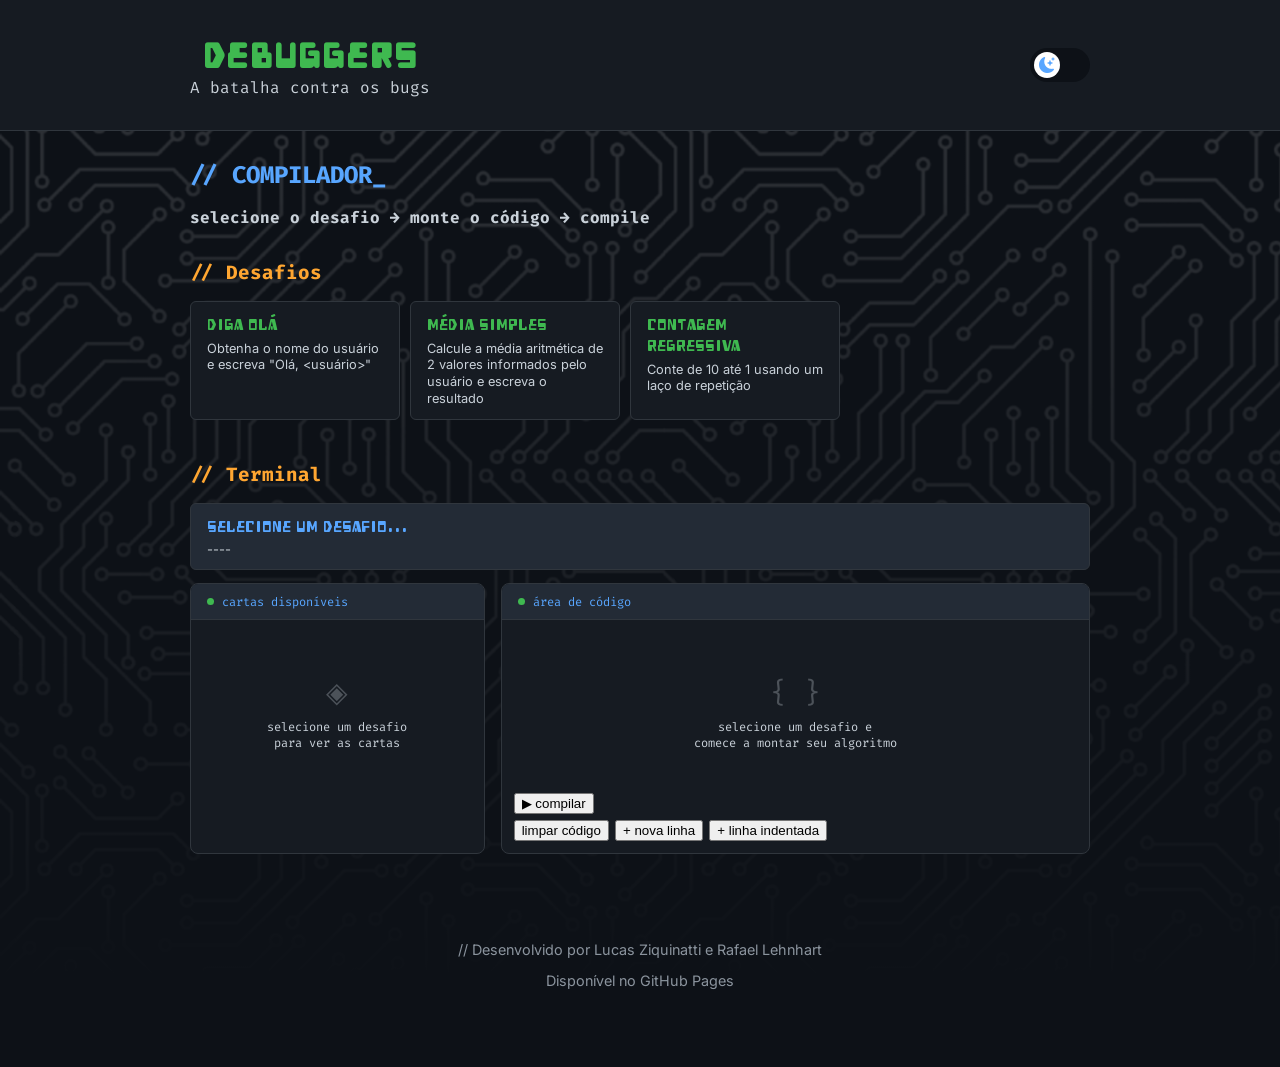
==== debuggers_compiler.html @ defd356b "[Compilador] Começo" ====
<!DOCTYPE html>
<html lang="pt-br">

<head>
    <meta charset="UTF-8">
    <meta name="viewport" content="width=device-width, initial-scale=1.0">
    <link rel="icon" href="images/bug.ico" type="image/x-icon">
    <title>Debuggers: A Batalha contra os Bugs</title>
    <link rel="stylesheet" href="style.css">
    <link href="https://fonts.googleapis.com/css2?family=Fira+Code:wght@400;700&family=Inter:wght@400;700&display=swap"
        rel="stylesheet">

    <script src="js/modal.js"></script>
    <script src="js/compiler.js"></script>
    <script src="js/theme.js"></script>
</head>

<body>

    <header>
        <div class="container" style="display: flex; justify-content: space-between; align-items: center;">
            <div>
                <p class="logo">Debuggers</p>
                <code class="subtitle">A batalha contra os bugs</code>
            </div>
            <div>
                <label class="switch">
                    <input id="theme-toggle" type="checkbox">
                    <span class="slider round"></span>
                </label>
            </div>
        </div>
    </header>

    <main class="compiler-body">

        <div class="container" style="padding: .5rem 2rem;">
            <h2>// COMPILADOR<span class="blink">_</span></h2>
            <div style="font-family: var(--code); font-weight: bold;">selecione o desafio → monte o código → compile
            </div>
        </div>

        <div class="container" style="padding: .5rem 2rem;">
            <h2 style="font-size: 1.2rem; color: var(--highlight2);">// Desafios</h2>
            <div id="challenges-list" class="challenges-list"></div>
        </div>

        <div class="container terminal" style="padding: .5rem 2rem;">
            <h2 style="font-size: 1.2rem; color: var(--highlight2);">// Terminal</h2>
            <div class="challenge-info">
                <div class="ci-title" id="ci-title">Selecione um desafio...</div>
                <div class="ci-desc" id="ci-desc">----</div>
            </div>

            <div class="panels">
                <div class="panel">
                    <div class="panel-header">
                        <div class="dot"></div> cartas disponíveis
                    </div>
                    <div class="panel-body" id="palette-body">
                        <div class="empty-state">
                            <div class="empty-icon">◈</div>
                            <div>selecione um desafio <br>para ver as cartas</div>
                        </div>
                    </div>
                </div>
                <div class="panel">
                    <div class="panel-header">
                        <div class="dot" style="color:var(--accent2)"></div> área de código
                    </div>
                    <div class="panel-body">
                        <!-- <div class="mode-tabs">
                            <button class="mode-tab active" id="tab-click" onclick="setMode('click')">clique
                                para adicionar</button>
                            <button class="mode-tab" id="tab-select" onclick="setMode('select')">selecionar
                                carta → linha</button>
                        </div> -->
                        <div id="build-area">
                            <div class="empty-state">
                                <div class="empty-icon">{ }</div>
                                <div>selecione um desafio e<br>comece a montar seu algoritmo</div>
                            </div>
                        </div>
                        <div class="compile-area">
                            <button class="compile-btn" onclick="compile()">▶ compilar</button>
                            <div id="result-box"></div>
                            <div style="display:flex;gap:6px;flex-wrap:wrap;margin-top:6px;">
                                <button class="secondary-btn" onclick="clearBuild()">limpar código</button>
                                <button class="secondary-btn" onclick="addLine(false)">+ nova linha</button>
                                <button class="secondary-btn" onclick="addLine(true)">+ linha indentada</button>
                            </div>
                        </div>
                    </div>
                </div>
            </div>
        </div>


    </main>

    <footer>
        <div class="container">
            <p>// Desenvolvido por Lucas Ziquinatti e Rafael Lehnhart</p>
            <p>Disponível no GitHub Pages</p>
        </div>
    </footer>

</body>

</html>
---- style.css ----
@import url("https://cdn.jsdelivr.net/npm/bootstrap-icons@1.13.1/font/bootstrap-icons.min.css");

@font-face {
    font-family: 'HVDComicSerif';
    src: url('fonts/HVD_Comic_Serif_Pro.otf') format('opentype');
}

@font-face {
    font-family: 'HVD-Symbols-Only';
    src: url('fonts/HVD_Comic_Serif_Pro.otf') format('opentype');
    /* Range que cobre: + - * / = < > ! % & | */
    unicode-range: 
        U+002B, U+002D, U+002A, U+002F, U+003D, U+003C, U+003E, U+0021, /* + - * / = < > ! */
        U+0028, U+0029, /* ( ) */
        U+007B, U+007D, /* { } */
        U+005B, U+005D, /* [ ] */
        U+0026, U+007C, U+0025; /* & | % */
}

@font-face {
    font-family: 'HeavyData';
    src: url('fonts/heav.ttf') format('truetype');
}

@media (max-width: 600px) {
    h1 {
        font-size: 2rem;
    }

    .grid {
        flex-direction: column;
    }

    .gallery-grid {
        grid-template-columns: 1fr !important;
    }

    .actions {
        flex-direction: column;
        align-items: center;
    }

    body::before {
        height: 400px;
        background-size: auto 100%;
    }

    .compiler-body .terminal .panels {
        grid-template-columns: 1fr;
    }
}

/* Cores padrão (Dark Mode) */
:root {
    --bg: #0d1117;
    --card-bg: #161b22;
    --card-bg2: #232b36;
    --text: #c9d1d9;
    --accent: #3fb950;
    --highlight: #58a6ff;
    --highlight2: #ffa631;
    --header-bg: #161b22;
    --img-opacity: 0.15;
    --bg-image: url('images/Background2.png');
    --footer-text: #8b949e;
    --border-color: #30363d;

    --heavy: 'HVD-Symbols-Only', 'HeavyData', sans-serif;
    --serif: 'HVDComicSerif', serif;
    --code: 'Fira Code', monospace;
    --sans: 'Inter', sans-serif;

    --card-text: #fafafa;
    --t-type: #f5b955;
    --t-io: #c369a0;
    --t-op: #407cb6;
    --t-ctrl: #e64b4d;
    --t-logic: #7d5096;
    --t-var: #7d7d7d;
    --t-val: #7d7d7d;
    --t-cond: #7d7d7d;
    --t-opCond: #eb8728;
    --t-paren: #0e0e0e;
}

/* Cores para o Light Mode */
body.light-mode {
    --bg: #f0f2f5;
    --card-bg: #ffffff;
    --card-bg2: #ffffff;
    --text: #1f2328;
    --accent: #1a7f37;
    --highlight: #0969da;
    --highlight2: #d88d2b;
    --header-bg: #ffffff;
    --img-opacity: 0.1;
    --bg-image: url('images/Background.png');
    --footer-text: #646b72;
}

body {
    background-color: var(--bg);
    color: var(--text);
    font-family: var(--sans);
    margin: 0;
    min-height: 100vh;
    display: flex;
    flex-direction: column;
    transition: background-color 0.3s ease;
    position: relative;
}

/* Camada da Imagem de Fundo */
body::before {
    content: "";
    position: absolute;
    top: 0;
    left: 0;
    width: 100%;
    height: 1000px;
    z-index: -1;

    background:
        linear-gradient(to bottom, transparent, var(--bg)),
        var(--bg-image);

    background-size: cover;
    background-position: top center;
    opacity: var(--img-opacity);
    transition: opacity 0.3s ease;
}

.container {
    width: 100%;
    max-width: 900px;
    margin: 0 auto;
    padding: 2rem;
}

header {
    border-bottom: 1px solid var(--border-color);
    text-align: center;
    background-color: var(--card-bg);
}

header .logo {
    margin: 0;
    font-size: 2.5rem;
    font-weight: bold;
    color: var(--accent);
}

header .subtitle {
    margin: 0;
}

code {
    font-family: var(--code);
    color: var(--text);
}

h1,
.logo {
    font-family: var(--heavy);
    text-transform: uppercase;
    letter-spacing: 2px;
}

h1 {
    font-size: 3rem;
    margin-bottom: 1rem;
}

h2 {
    font-family: var(--code);
    color: var(--highlight);
    margin-bottom: 1rem;
}

/* COMEÇO do Switch */
.switch {
    position: relative;
    display: inline-block;
    width: 60px;
    height: 34px;
}

.switch input {
    opacity: 0;
    width: 0;
    height: 0;
}

.slider {
    position: absolute;
    cursor: pointer;
    top: 0;
    left: 0;
    right: 0;
    bottom: 0;
    background-color: var(--bg);
    -webkit-transition: .4s;
    transition: .4s;
}

.slider:before {
    font-family: "bootstrap-icons" !important;
    position: absolute;
    content: "\F495";
    color: var(--highlight);

    display: flex;
    align-items: center;
    justify-content: center;

    height: 26px;
    width: 26px;
    left: 4px;
    bottom: 4px;
    background-color: white;
    -webkit-transition: .4s;
    transition: .4s;
}

input:checked+.slider {
    background-color: var(--highlight);
}

input:checked+.slider:before {
    -webkit-transform: translateX(26px);
    -ms-transform: translateX(26px);
    transform: translateX(26px);

    content: "\F5A1";
    color: orange;
}

.slider.round {
    border-radius: 34px;
}

.slider.round:before {
    border-radius: 50%;
}

/* FIM do Slider */

#hero {
    text-align: center;
    padding: 4rem 1rem;
}

.highlight {
    color: var(--highlight);
}

.actions {
    margin-top: 2rem;
    display: flex;
    gap: 1rem;
    justify-content: center;
}

.btn-primary,
.btn-secondary {
    padding: 0.8rem 1.5rem;
    border-radius: 6px;
    text-decoration: none;
    font-weight: bold;
    transition: 0.3s;
}

.btn-primary {
    background-color: var(--accent);
    color: white;
}

.btn-primary:hover {
    background-color: #2ea043;
}

.btn-secondary {
    border: 1px solid var(--border-color);
    color: var(--highlight);
}

.btn-secondary:hover {
    background-color: var(--border-color);
}

.grid {
    display: flex;
    gap: 1.5rem;
    margin-top: 2rem;
}

.card {
    background: var(--card-bg);
    padding: 1.5rem;
    border-radius: 8px;
    border: 1px solid var(--border-color);
    flex: 1;
}

.card h3 {
    color: var(--accent);
    margin-top: 0;
}

.gallery-grid {
    display: grid;
    grid-template-columns: 1fr 1fr;
    gap: 1rem;
}

.gallery-item {
    height: 200px;
    overflow: hidden;
    border-radius: 8px;
    border: 2px solid var(--card-bg);
    box-shadow: 0 4px 10px rgba(0, 0, 0, 0.2);
    transition: transform 0.3s ease;
}

.gallery-item img {
    width: 100%;
    height: 100%;
    object-fit: cover;
    filter: grayscale(20%);
    transition: 0.3s;
}

.gallery-item:hover {
    transform: scale(1.03);
    border-color: var(--accent);
}

.gallery-item:hover img {
    filter: grayscale(0%);
}

.modal {
    display: none;
    position: fixed;
    z-index: 1000;
    left: 0;
    top: 0;
    width: 100%;
    height: 100%;
    background-color: rgba(0, 0, 0, 0.9);
    backdrop-filter: blur(5px);
    cursor: zoom-out;
}

.modal-content {
    margin: auto;
    display: block;
    max-width: 90%;
    max-height: 90%;
    position: relative;
    top: 50%;
    transform: translateY(-50%);
    border-radius: 5px;
    box-shadow: 0 0 20px rgba(0, 0, 0, 0.5);
}

.close {
    position: absolute;
    top: 20px;
    right: 35px;
    color: #fff;
    font-size: 40px;
    font-weight: bold;
    cursor: pointer;
}

footer {
    text-align: center;
    padding: 2rem;
    font-size: 0.9rem;
    color: var(--footer-text);
}

/* Compiler */
.blink {
    animation: blink 1s step-end infinite;
}

@keyframes blink {
    50% {
        opacity: 0;
    }
}

.compiler-body {
    display: flex;
    flex-direction: column;
}

.compiler-body .challenges-list {
    display: flex;
    flex-direction: row;
    gap: 10px;
    flex-wrap: nowrap;
    overflow-x: auto;
    padding-bottom: 10px;
}

.compiler-body .challenges-list::-webkit-scrollbar {
    height: 6px;
}

.compiler-body .challenges-list::-webkit-scrollbar-track {
    background: transparent;
}

.compiler-body .challenges-list::-webkit-scrollbar-thumb {
    background: var(--border-color);
    border-radius: 10px;
}

.compiler-body .challenges-list::-webkit-scrollbar-thumb:hover {
    background: var(--accent);
}

.compiler-body .challenges-list .challenge-btn {
    width: 210px;
    flex-shrink: 0;
    background: var(--card-bg);
    border: 1px solid var(--border-color);
    border-radius: 6px;
    padding: 0.75rem 1rem;
    cursor: pointer;
    text-align: left;
    transition: all 0.15s;
    font-family: var(--sans);
    color: var(--text);
    display: flex;
    flex-direction: column;
    justify-content: start;
}

.compiler-body .challenges-list .challenge-btn .ch-name {
    font-family: var(--heavy);
    font-size: 1.1rem;
    color: var(--accent);
    margin-bottom: 4px;
}

.compiler-body .challenges-list .challenge-btn .ch-desc {
    font-size: .8rem;
    margin-top: 2px;
    line-height: 1.3;
}

.compiler-body .challenges-list .challenge-btn:hover {
    border-color: var(--accent);
    background: var(--card-bg2);
}

.compiler-body .challenges-list .challenge-btn.active {
    border-color: var(--accent);
    background: var(--card-bg2);
    box-shadow: 0 0 0 1px var(--accent) inset;
}

.compiler-body .terminal {
    display: flex;
    flex-direction: column;
    justify-content: start;
}

.compiler-body .terminal .challenge-info {
    background: var(--card-bg2);
    border: 1px solid var(--border-color);
    border-radius: 6px;
    padding: 0.75rem 1rem;
    margin-bottom: .8rem;
    font-size: 13px;
}

.compiler-body .terminal .challenge-info .ci-title {
    font-family: var(--heavy);
    color: var(--highlight);
    font-size: 1.1rem;
    margin-bottom: 4px;
}

.compiler-body .terminal .panels {
    display: grid;
    grid-template-columns: .5fr 1fr;
    gap: 1rem;
}

.compiler-body .terminal .panels .panel {
    background: var(--card-bg);
    border: 1px solid var(--border-color);
    border-radius: 8px;
    overflow: hidden;
}

.compiler-body .terminal .panels .panel .panel-header {
    background: var(--card-bg2);
    border-bottom: 1px solid var(--border-color);
    padding: 0.6rem 1rem;
    font-family: var(--code);
    font-size: 12px;
    color: var(--highlight);
    display: flex;
    align-items: center;
    gap: 0.5rem;
}

.compiler-body .terminal .panels .panel .panel-header .dot {
    width: 7px;
    height: 7px;
    border-radius: 50%;
    background: var(--accent);
}

.compiler-body .terminal .panels .panel .panel-body {
    padding: 0.75rem;
}

.compiler-body .terminal .panels .panel .panel-body .empty-state {
    display: flex;
    flex-direction: column;
    align-items: center;
    justify-content: center;
    height: 160px;
    color: var(--text);
    font-family: var(--code);
    font-size: 12px;
    gap: 8px;
    text-align: center;
}

.compiler-body .terminal .panels .panel .panel-body .empty-icon {
    font-size: 28px;
    opacity: 0.3;
}

.compiler-body .terminal .panels .panel .panel-body .palette-section {
    margin-bottom: 1rem;
}

.compiler-body .terminal .panels .panel .panel-body .palette-section-title {
    font-size: 11px;
    color: var(--text);
    font-family: var(--code);
    letter-spacing: 2px;
    margin-bottom: 0.4rem;
}

.compiler-body .terminal .panels .panel .panel-body .palette-cards {
    display: flex;
    flex-wrap: wrap;
    gap: 4px;
}

.compiler-body .terminal .panels .panel .panel-body .palette-cards .card-chip {
    min-width: 45px;
    display: inline-flex;
    align-items: center;
    justify-content: center;
    gap: 4px;
    padding: 3px 8px;
    border-radius: 4px;
    font-family: var(--heavy);
    font-size: 1rem;
    cursor: pointer;
    border: 1px solid transparent;
    transition: all 0.1s;
    user-select: none;
    white-space: nowrap;
    color: var(--card-text);
}

.card-chip:hover {
    filter: brightness(1.3);
    transform: translateY(-1px);
}

.card-chip:active {
    transform: scale(0.96);
}

.card-chip.t-type {
    background: var(--t-type);
}

.card-chip.t-io {
    background: var(--t-io);
}

.card-chip.t-op {
    background: var(--t-op);
}

.card-chip.t-ctrl {
    background: var(--t-ctrl);
}

.card-chip.t-logic {
    background: var(--t-logic);
}

.card-chip.t-var {
    background: var(--t-var);
}

.card-chip.t-val {
    background: var(--t-val);
}

.card-chip.t-cond {
    background: var(--t-cond);
}

.card-chip.t-opCond {
    background: var(--t-opCond);
}

.card-chip.t-paren {
    background: var(--t-paren);
}
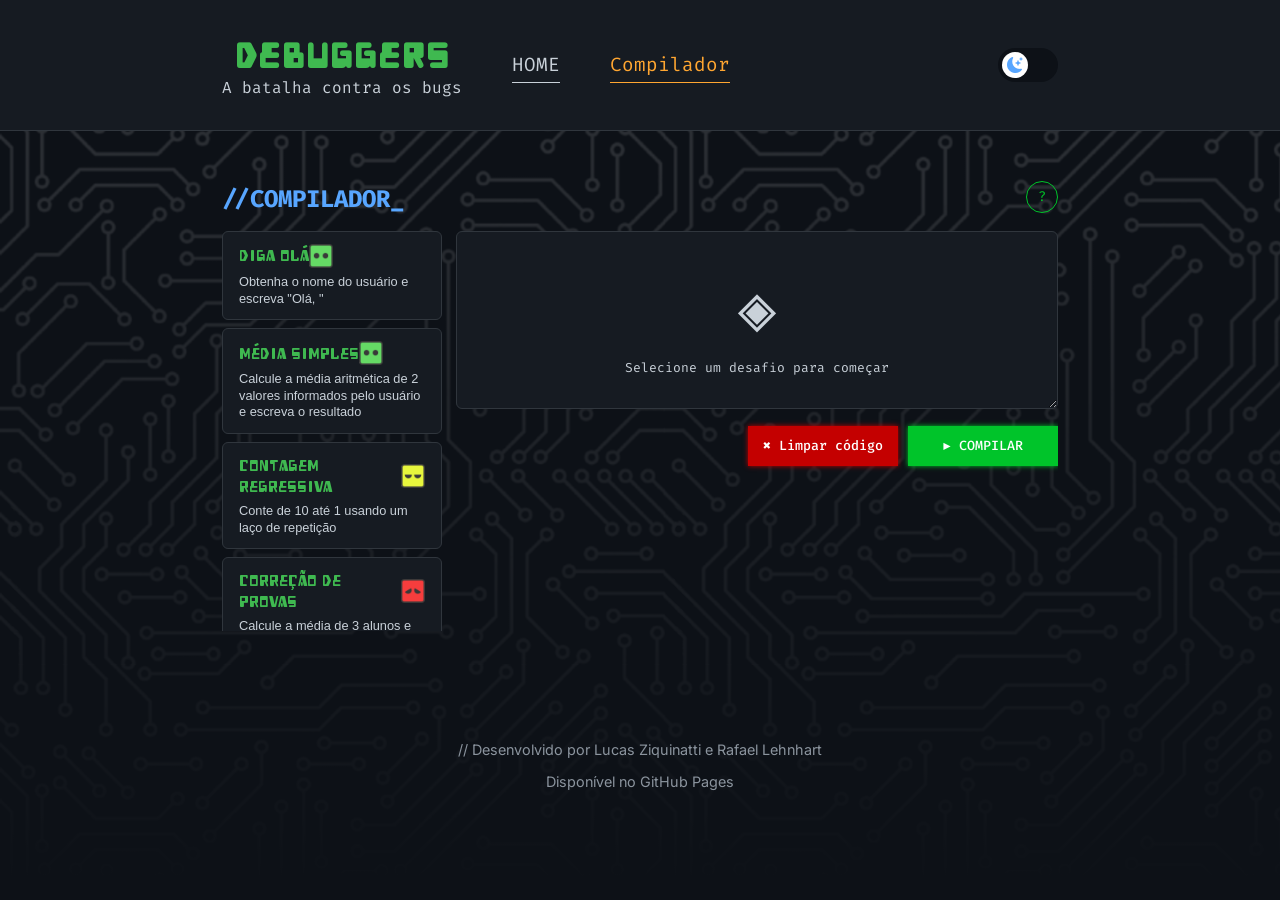
==== commit 72f2b8bb: "[Compilador] Novo layout e finalização da lógica de correção" ====
--- a/debuggers_compiler.html
+++ b/debuggers_compiler.html
@@ -10,18 +10,22 @@
     <link href="https://fonts.googleapis.com/css2?family=Fira+Code:wght@400;700&family=Inter:wght@400;700&display=swap"
         rel="stylesheet">
 
-    <script src="js/modal.js"></script>
-    <script src="js/compiler.js"></script>
-    <script src="js/theme.js"></script>
+    <script src="js/theme.js" defer></script>
+    <script src="js/compiler.js" defer></script>
 </head>
 
 <body>
 
     <header>
         <div class="container" style="display: flex; justify-content: space-between; align-items: center;">
-            <div>
-                <p class="logo">Debuggers</p>
-                <code class="subtitle">A batalha contra os bugs</code>
+            <div class="links">
+                <div>
+                    <p class="logo">Debuggers</p>
+                    <code class="subtitle">A batalha contra os bugs</code>
+                </div>
+                <a href="./index.html">HOME</a>
+                <a href="./debuggers_compiler.html" class="selected">Compilador</a>
+
             </div>
             <div>
                 <label class="switch">
@@ -32,71 +36,115 @@
         </div>
     </header>
 
-    <main class="compiler-body">
-
-        <div class="container" style="padding: .5rem 2rem;">
-            <h2>// COMPILADOR<span class="blink">_</span></h2>
-            <div style="font-family: var(--code); font-weight: bold;">selecione o desafio → monte o código → compile
-            </div>
+    <section class="container">
+        <div class="compiler-title">
+            <h2>//COMPILADOR<span class="blink">_</span></h2>
+            <button class="btn-guide" onclick="toggleGuide()" title="Como digitar o código">?</button>
         </div>
 
-        <div class="container" style="padding: .5rem 2rem;">
-            <h2 style="font-size: 1.2rem; color: var(--highlight2);">// Desafios</h2>
-            <div id="challenges-list" class="challenges-list"></div>
-        </div>
-
-        <div class="container terminal" style="padding: .5rem 2rem;">
-            <h2 style="font-size: 1.2rem; color: var(--highlight2);">// Terminal</h2>
-            <div class="challenge-info">
-                <div class="ci-title" id="ci-title">Selecione um desafio...</div>
-                <div class="ci-desc" id="ci-desc">----</div>
-            </div>
-
-            <div class="panels">
-                <div class="panel">
-                    <div class="panel-header">
-                        <div class="dot"></div> cartas disponíveis
-                    </div>
-                    <div class="panel-body" id="palette-body">
-                        <div class="empty-state">
-                            <div class="empty-icon">◈</div>
-                            <div>selecione um desafio <br>para ver as cartas</div>
+        <div id="guide-panel" style="display: none;">
+            <div class="panel">
+                <div class="rules">
+                    <p style="color:var(--highlight); font-weight:bold; margin-bottom:0.75rem">// como digitar o código</p>
+                    <p><span style="color:var(--accent)">↵ Enter</span> — nova linha do algoritmo</p>
+                    <p><span style="color:var(--accent)">|</span> — um nível de indentação (dentro de um bloco)</p>
+                    <p><span style="color:var(--accent)">| |</span> — dois níveis (bloco dentro de bloco)</p>
+                    <br>
+                    <p><span style="color:var(--accent)">( )</span> — os parênteses também são validados</p>
+                </div>
+                <div>
+                    <p style="color:var(--text); opacity:0.5; font-size:12px; margin-bottom:0.4rem">// exemplo — verificar_idade()</p>
+                    <div class="example">
+                        <div>
+                            <p style="opacity:0.8">A1 1</p>
+                            <p style="opacity:0.8">A1 7 B1</p>
+                            <p style="opacity:0.8">14 C1</p>
+                            <p style="color:#58a6ff; opacity:0.8">| 5 B2</p>
+                            <p style="opacity:0.8">16</p>
+                            <p style="color:#58a6ff; opacity:0.8">| 5 B3</p>
                         </div>
-                    </div>
-                </div>
-                <div class="panel">
-                    <div class="panel-header">
-                        <div class="dot" style="color:var(--accent2)"></div> área de código
-                    </div>
-                    <div class="panel-body">
-                        <!-- <div class="mode-tabs">
-                            <button class="mode-tab active" id="tab-click" onclick="setMode('click')">clique
-                                para adicionar</button>
-                            <button class="mode-tab" id="tab-select" onclick="setMode('select')">selecionar
-                                carta → linha</button>
-                        </div> -->
-                        <div id="build-area">
-                            <div class="empty-state">
-                                <div class="empty-icon">{ }</div>
-                                <div>selecione um desafio e<br>comece a montar seu algoritmo</div>
-                            </div>
-                        </div>
-                        <div class="compile-area">
-                            <button class="compile-btn" onclick="compile()">▶ compilar</button>
-                            <div id="result-box"></div>
-                            <div style="display:flex;gap:6px;flex-wrap:wrap;margin-top:6px;">
-                                <button class="secondary-btn" onclick="clearBuild()">limpar código</button>
-                                <button class="secondary-btn" onclick="addLine(false)">+ nova linha</button>
-                                <button class="secondary-btn" onclick="addLine(true)">+ linha indentada</button>
-                            </div>
+                        <div>
+                            <p style="opacity:0.8">idade: int</p>
+                            <p style="opacity:0.8">idade = 15</p>
+                            <p style="opacity:0.8">if idade >= 18:</p>
+                            <p style="color:#58a6ff; opacity:0.8">| print("Maior de idade")</p>
+                            <p style="opacity:0.8">else</p>
+                            <p style="color:#58a6ff; opacity:0.8">| print("Menor de idade")</p>
                         </div>
                     </div>
                 </div>
             </div>
         </div>
 
+        <div class="compiler-body">
+            <!-- SIDEBAR (desktop) / SELECT (mobile) -->
+            <div class="challenge-select">
+                <select id="challenge-select"></select>
+            </div>
+            <div class="challenge-sidebar" id="challenge-list"></div>
 
-    </main>
+            <!-- CONTEÚDO -->
+            <div class="challenge-content">
+
+                <!-- INFO DO DESAFIO -->
+                <div id="challenge-info" style="display:none">
+                    <div class="ci-title">
+                        <div class="ci-name" id="ci-name"></div>
+                        <img class="ci-difficulty" id="ci-difficulty" src="images/easy.png" alt="Dificuldade: Fácil"/>
+                    </div>
+                    <div class="ci-desc"  id="ci-desc"></div>
+                    <hr>
+                    <div class="ci-label">// cartas específicas deste desafio</div>
+                    <div class="ci-cards" id="ci-specific-cards"></div>
+                </div>
+
+                <!-- INPUT -->
+                <div style="position:relative">
+                    <div id="textarea-empty-state">
+                        <span style="font-size:4rem">◈</span>
+                        <span>Selecione um desafio para começar</span>
+                    </div>
+                    <textarea id="code-input" rows="8"></textarea>
+                </div>
+
+                <div class="btn-options">
+                    <button class="neon-btn btn-clear" onclick="clearInput()" >
+                        <span>&#10006; Limpar código</span>
+                    </button>
+                    <button class="neon-btn" onclick="preCompile()" >
+                        <span>▶ COMPILAR</span>
+                    </button>
+
+                </div>
+            </div>
+        </div>
+    </section>
+
+    <!-- MODAL DE CONFIRMAÇÃO -->
+    <div class="modal compile-modal" id="compile-modal">
+        <div class="modal-content">
+            <button class="btn-close" onclick="closeModal()">&times;</button>
+            <h3>// confirmar sequência</h3>
+            <p>Confira se as cartas abaixo correspondem ao algoritmo informado:</p>
+            <div class="modal-preview" id="modal-preview"></div>
+            <div class="btn-options" style="justify-content:space-between">
+                <button class="neon-btn btn-clear" onclick="closeModal()" >
+                    <span>Cancelar</span>
+                </button>
+                <button class="neon-btn" onclick="confirmCompile()">
+                    <span>Confirmar</span>
+                </button>
+            </div>
+        </div>
+    </div>
+
+    <div class="result-modal" id="result-modal">
+        <div class="result-modal-box" id="result-modal-box">
+            <button class="btn-close" onclick="closeResultModal()">&times;</button>
+            <div class="result-title" id="result-modal-title"></div>
+            <div class="result-detail" id="result-modal-detail"></div>
+        </div>
+    </div>
 
     <footer>
         <div class="container">
--- a/style.css
+++ b/style.css
@@ -9,12 +9,29 @@
     font-family: 'HVD-Symbols-Only';
     src: url('fonts/HVD_Comic_Serif_Pro.otf') format('opentype');
     /* Range que cobre: + - * / = < > ! % & | */
-    unicode-range: 
-        U+002B, U+002D, U+002A, U+002F, U+003D, U+003C, U+003E, U+0021, /* + - * / = < > ! */
-        U+0028, U+0029, /* ( ) */
-        U+007B, U+007D, /* { } */
-        U+005B, U+005D, /* [ ] */
-        U+0026, U+007C, U+0025; /* & | % */
+    unicode-range: U+002B,
+    U+002D,
+    U+002A,
+    U+002F,
+    U+003D,
+    U+003C,
+    U+003E,
+    U+0021,
+    U+005F,
+    /* + - * / = < > ! _ */
+    U+0028,
+    U+0029,
+    /* ( ) */
+    U+007B,
+    U+007D,
+    /* { } */
+    U+005B,
+    U+005D,
+    /* [ ] */
+    U+0026,
+    U+007C,
+    U+0025;
+    /* & | % */
 }
 
 @font-face {
@@ -45,8 +62,36 @@
         background-size: auto 100%;
     }
 
-    .compiler-body .terminal .panels {
-        grid-template-columns: 1fr;
+    .compiler-body {
+        flex-direction: column !important;
+    }
+
+    .compiler-body .challenge-select {
+        display: inline-block !important;
+    }
+
+    .compiler-body .challenge-sidebar {
+        display: none !important;
+    }
+
+    .btn-options {
+        justify-content: center !important;
+    }
+
+    .result-modal-box {
+        margin: 0 20px;
+    }
+
+    #guide-panel .panel {
+        flex-direction: column;
+    }
+
+    #guide-panel .panel .rules {
+        margin-right: 0 !important;
+        margin-bottom: 20px;
+        padding-bottom: 20px;
+        border-right: 0 !important;
+        border-bottom: 1px solid var(--accent-neon);
     }
 }
 
@@ -57,6 +102,8 @@
     --card-bg2: #232b36;
     --text: #c9d1d9;
     --accent: #3fb950;
+    --accent-neon: #00c42a;
+    --red-neon: #c40000;
     --highlight: #58a6ff;
     --highlight2: #ffa631;
     --header-bg: #161b22;
@@ -81,6 +128,11 @@
     --t-cond: #7d7d7d;
     --t-opCond: #eb8728;
     --t-paren: #0e0e0e;
+    --t-func: #52b548;
+
+    --easy: #72b662;
+    --medium: #dfdc3e;
+    --hard: #e44242;
 }
 
 /* Cores para o Light Mode */
@@ -117,7 +169,7 @@
     top: 0;
     left: 0;
     width: 100%;
-    height: 1000px;
+    height: 100vh;
     z-index: -1;
 
     background:
@@ -135,6 +187,32 @@
     max-width: 900px;
     margin: 0 auto;
     padding: 2rem;
+    box-sizing: border-box;
+}
+
+.container .links {
+    display: flex;
+    align-items: center;
+    gap: 50px;
+}
+
+.container .links a {
+    font-family: var(--code);
+    font-size: 1.2rem;
+    color: var(--text);
+    text-decoration: none;
+    border-bottom: 1px solid var(--text);
+    padding: 5px 0;
+}
+
+.container .links a.selected {
+    color: var(--highlight2);
+    border-color: var(--highlight2);
+}
+
+.container .links a:hover {
+    color: var(--highlight);
+    border-color: var(--highlight);
 }
 
 header {
@@ -171,7 +249,8 @@
     margin-bottom: 1rem;
 }
 
-h2 {
+h2,
+h3 {
     font-family: var(--code);
     color: var(--highlight);
     margin-bottom: 1rem;
@@ -374,6 +453,30 @@
     cursor: pointer;
 }
 
+.btn-close {
+    position: absolute;
+    top: 0;
+    right: 5px;
+    color: #fff;
+    font-size: 40px;
+    font-weight: bold;
+    cursor: pointer;
+    background-color: transparent;
+    border: none;
+}
+
+.btn-close:hover {
+    color: #a8a8a8;
+}
+
+.btn-options {
+    display: flex;
+    justify-content: end;
+    flex-wrap: nowrap;
+    gap: 10px;
+    margin-top: .8rem;
+}
+
 footer {
     text-align: center;
     padding: 2rem;
@@ -382,7 +485,14 @@
 }
 
 /* Compiler */
+.compiler-title {
+    display: flex;
+    justify-content: space-between;
+    align-items: center;
+}
+
 .blink {
+    color: var(--highlight);
     animation: blink 1s step-end infinite;
 }
 
@@ -392,39 +502,123 @@
     }
 }
 
+.compiler-title .btn-guide {
+    background: none;
+    border: 1px solid var(--accent-neon);
+    border-radius: 50%;
+    width: 32px;
+    height: 32px;
+    color: var(--accent-neon);
+    font-family: var(--code);
+    font-size: 14px;
+    cursor: pointer;
+    flex-shrink: 0;
+    transition: 0.2s;
+}
+
+.compiler-title .btn-guide:hover {
+    background: var(--accent-neon);
+    color: #fff;
+}
+
+#guide-panel {
+    background: var(--card-bg);
+    border: 1px solid var(--border-color);
+    border-radius: 8px;
+    padding: 1rem 1.5rem;
+    margin-bottom: 1rem;
+    font-family: var(--code);
+    font-size: 13px;
+    line-height: 1.8;
+}
+
+#guide-panel p {
+    margin: 0;
+}
+
+#guide-panel .panel,
+#guide-panel .example {
+    display: flex;
+    flex-wrap: nowrap;
+}
+
+#guide-panel .panel>div {
+    flex: 1 0 0;
+}
+
+#guide-panel .example {
+    justify-content: space-between;
+}
+
+#guide-panel .panel .rules {
+    margin-right: 20px;
+    border-right: 1px solid var(--accent-neon);
+}
+
 .compiler-body {
     display: flex;
+    gap: 8px;
+}
+
+.compiler-body .challenge-select {
+    display: none;
+    width: 100%;
+}
+
+.compiler-body .challenge-select select {
+    width: 100%;
+    background: var(--card-bg);
+    border: 1px solid var(--border-color);
+    border-radius: 6px;
+    padding: 0.75rem 1rem;
+    color: var(--card-text);
+    font-family: var(--heavy);
+    font-size: 1rem;
+    letter-spacing: 2px;
+}
+
+.compiler-body .challenge-select .easy {
+    color: var(--easy);
+}
+
+.compiler-body .challenge-select .medium {
+    color: var(--medium);
+}
+
+.compiler-body .challenge-select .hard {
+    color: var(--hard);
+}
+
+.compiler-body .challenge-sidebar {
+    width: 220px;
+    flex-shrink: 0;
+    display: flex;
     flex-direction: column;
-}
-
-.compiler-body .challenges-list {
-    display: flex;
-    flex-direction: row;
-    gap: 10px;
-    flex-wrap: nowrap;
-    overflow-x: auto;
-    padding-bottom: 10px;
-}
-
-.compiler-body .challenges-list::-webkit-scrollbar {
-    height: 6px;
-}
-
-.compiler-body .challenges-list::-webkit-scrollbar-track {
+    gap: 8px;
+    max-height: 400px;
+    overflow-y: auto;
+    padding-right: 6px;
+}
+
+.compiler-body .challenge-sidebar::-webkit-scrollbar {
+    width: 4px;
+}
+
+.compiler-body .challenge-sidebar::-webkit-scrollbar-track {
     background: transparent;
 }
 
-.compiler-body .challenges-list::-webkit-scrollbar-thumb {
+.compiler-body .challenge-sidebar::-webkit-scrollbar-thumb {
     background: var(--border-color);
     border-radius: 10px;
 }
 
-.compiler-body .challenges-list::-webkit-scrollbar-thumb:hover {
+.compiler-body .challenge-sidebar::-webkit-scrollbar-thumb:hover {
     background: var(--accent);
 }
 
-.compiler-body .challenges-list .challenge-btn {
-    width: 210px;
+.compiler-body .challenge-sidebar .challenge-btn {
+    width: 100%;
     flex-shrink: 0;
     background: var(--card-bg);
     border: 1px solid var(--border-color);
@@ -433,44 +627,57 @@
     cursor: pointer;
     text-align: left;
     transition: all 0.15s;
-    font-family: var(--sans);
     color: var(--text);
     display: flex;
     flex-direction: column;
     justify-content: start;
 }
 
-.compiler-body .challenges-list .challenge-btn .ch-name {
+.compiler-body .challenge-sidebar .challenge-btn:hover {
+    border-color: var(--accent);
+    background: var(--card-bg2);
+}
+
+.compiler-body .challenge-sidebar .challenge-btn.active {
+    border-color: var(--accent);
+    background: var(--card-bg2);
+    box-shadow: 0 0 0 1px var(--accent) inset;
+}
+
+.compiler-body .challenge-sidebar .challenge-btn .ch-title,
+.compiler-body #challenge-info .ci-title {
+    display: flex;
+    flex-wrap: nowrap;
+    justify-content: space-between;
+    align-items: center;
+    margin-bottom: 4px;
+}
+
+.compiler-body .challenge-sidebar .challenge-btn .ch-name {
     font-family: var(--heavy);
     font-size: 1.1rem;
     color: var(--accent);
-    margin-bottom: 4px;
-}
-
-.compiler-body .challenges-list .challenge-btn .ch-desc {
+}
+
+.compiler-body .challenge-sidebar .challenge-btn .ch-difficulty,
+.compiler-body .challenge-select .ch-difficulty {
+    width: 24px;
+    aspect-ratio: 1;
+}
+
+.compiler-body .challenge-sidebar .challenge-btn .ch-desc {
     font-size: .8rem;
     margin-top: 2px;
     line-height: 1.3;
 }
 
-.compiler-body .challenges-list .challenge-btn:hover {
-    border-color: var(--accent);
-    background: var(--card-bg2);
-}
-
-.compiler-body .challenges-list .challenge-btn.active {
-    border-color: var(--accent);
-    background: var(--card-bg2);
-    box-shadow: 0 0 0 1px var(--accent) inset;
-}
-
-.compiler-body .terminal {
-    display: flex;
-    flex-direction: column;
-    justify-content: start;
-}
-
-.compiler-body .terminal .challenge-info {
+.compiler-body .challenge-content {
+    flex-grow: 1;
+    min-width: 0;
+    overflow: hidden;
+}
+
+.compiler-body #challenge-info {
     background: var(--card-bg2);
     border: 1px solid var(--border-color);
     border-radius: 6px;
@@ -479,112 +686,174 @@
     font-size: 13px;
 }
 
-.compiler-body .terminal .challenge-info .ci-title {
+.compiler-body #challenge-info .ci-name {
     font-family: var(--heavy);
     color: var(--highlight);
-    font-size: 1.1rem;
-    margin-bottom: 4px;
-}
-
-.compiler-body .terminal .panels {
-    display: grid;
-    grid-template-columns: .5fr 1fr;
-    gap: 1rem;
-}
-
-.compiler-body .terminal .panels .panel {
-    background: var(--card-bg);
-    border: 1px solid var(--border-color);
-    border-radius: 8px;
-    overflow: hidden;
-}
-
-.compiler-body .terminal .panels .panel .panel-header {
-    background: var(--card-bg2);
-    border-bottom: 1px solid var(--border-color);
-    padding: 0.6rem 1rem;
-    font-family: var(--code);
-    font-size: 12px;
-    color: var(--highlight);
-    display: flex;
-    align-items: center;
-    gap: 0.5rem;
-}
-
-.compiler-body .terminal .panels .panel .panel-header .dot {
-    width: 7px;
-    height: 7px;
-    border-radius: 50%;
-    background: var(--accent);
-}
-
-.compiler-body .terminal .panels .panel .panel-body {
-    padding: 0.75rem;
-}
-
-.compiler-body .terminal .panels .panel .panel-body .empty-state {
+    font-size: 1.3rem;
+}
+
+.compiler-body #challenge-info .ci-difficulty {
+    width: 30px;
+    aspect-ratio: 1;
+}
+
+.compiler-body #challenge-info .ci-label,
+.compiler-body #challenge-info .ci-desc {
+    margin-bottom: .8rem;
+}
+
+.compiler-body #challenge-info .ci-cards {
+    display: flex;
+    flex-wrap: wrap;
+    gap: 10px;
+}
+
+.compiler-body .challenge-content #textarea-empty-state {
+    position: absolute;
+    inset: 0;
     display: flex;
     flex-direction: column;
     align-items: center;
     justify-content: center;
-    height: 160px;
+    gap: 0.5rem;
+    pointer-events: none;
+    font-family: var(--code);
+    font-size: 13px;
+}
+
+.compiler-body .challenge-content #code-input {
+    width: 100%;
+    max-width: 100%;
+    box-sizing: border-box;
+    background: var(--card-bg);
     color: var(--text);
+    border: 1px solid var(--border-color);
+    border-radius: 6px;
+    padding: 0.75rem;
     font-family: var(--code);
-    font-size: 12px;
-    gap: 8px;
-    text-align: center;
-}
-
-.compiler-body .terminal .panels .panel .panel-body .empty-icon {
-    font-size: 28px;
-    opacity: 0.3;
-}
-
-.compiler-body .terminal .panels .panel .panel-body .palette-section {
-    margin-bottom: 1rem;
-}
-
-.compiler-body .terminal .panels .panel .panel-body .palette-section-title {
-    font-size: 11px;
+    font-size: 14px;
+    resize: vertical;
+    outline: none;
+}
+
+.compiler-body .challenge-content #result-box {
+    display: none;
+    margin-top: 1rem;
+    width: 100%;
+    max-width: 100%;
+    box-sizing: border-box;
+    background: var(--card-bg);
     color: var(--text);
-    font-family: var(--code);
-    letter-spacing: 2px;
-    margin-bottom: 0.4rem;
-}
-
-.compiler-body .terminal .panels .panel .panel-body .palette-cards {
-    display: flex;
-    flex-wrap: wrap;
-    gap: 4px;
-}
-
-.compiler-body .terminal .panels .panel .panel-body .palette-cards .card-chip {
-    min-width: 45px;
-    display: inline-flex;
+    border: 1px solid var(--border-color);
+    border-radius: 6px;
+    padding: 0.75rem;
+}
+
+.result-modal {
+    display: none;
+    position: fixed;
+    inset: 0;
+    z-index: 1001;
     align-items: center;
     justify-content: center;
-    gap: 4px;
+    pointer-events: none;
+}
+
+.result-modal-box {
+    pointer-events: all;
+    border-radius: 10px;
+    padding: 1.5rem;
+    max-width: 500px;
+    width: 90%;
+    box-shadow: 0 8px 32px rgba(0, 0, 0, 0.4);
+    position: relative;
+    font-family: var(--code);
+}
+
+.result-modal-box .result-title {
+    font-family: var(--heavy);
+    text-align: center;
+    letter-spacing: 2px;
+    font-size: 1.5rem;
+    margin-bottom: .8rem;
+}
+
+.result-modal-box .result-detail {
+    text-align: center;
+}
+
+.result-modal-box .result-detail .generated-bugs {
+    margin-top: 4px;
+    font-size: 4rem;
+    display: flex;
+    justify-content: center;
+    align-items: center;
+    gap: 10px;
+}
+
+.result-modal-box .result-detail .generated-bugs img {
+    width: 80px;
+}
+
+.result-modal-box.partial {
+    background: #2b280d;
+    border: 1px solid #def849;
+    color: #def849;
+}
+
+.result-modal-box.success {
+    background: #0d2b1a;
+    border: 1px solid var(--accent);
+    color: var(--accent);
+}
+
+.result-modal-box.error {
+    background: #2b0d0d;
+    border: 1px solid #f85149;
+    color: #f85149;
+}
+
+
+.compile-modal .modal-content {
+    background: var(--card-bg);
+    border: 1px solid var(--border-color);
+    padding: 1.5rem;
+    max-width: 300px;
+    width: 90%;
+    position: relative;
+}
+
+.compile-modal .modal-content h3 {
+    margin-top: 0;
+}
+
+.compile-modal .modal-content p {
+    font-size: 13px;
+    color: var(--text);
+    margin-bottom: 1rem;
+    opacity: 0.7
+}
+
+.compile-modal .modal-content .modal-preview {
+    padding: 10px;
+    background-color: var(--bg);
+    border-radius: 8px;
+    max-height: 50vh;
+    overflow-y: auto;
+}
+
+.card-chip {
+    min-width: 45px;
+    align-items: center;
     padding: 3px 8px;
     border-radius: 4px;
     font-family: var(--heavy);
     font-size: 1rem;
-    cursor: pointer;
-    border: 1px solid transparent;
-    transition: all 0.1s;
     user-select: none;
     white-space: nowrap;
     color: var(--card-text);
 }
 
-.card-chip:hover {
-    filter: brightness(1.3);
-    transform: translateY(-1px);
-}
-
-.card-chip:active {
-    transform: scale(0.96);
-}
-
 .card-chip.t-type {
     background: var(--t-type);
 }
@@ -605,6 +874,14 @@
     background: var(--t-logic);
 }
 
+.card-chip.t-opCond {
+    background: var(--t-opCond);
+}
+
+.card-chip.t-paren {
+    background: var(--t-paren);
+}
+
 .card-chip.t-var {
     background: var(--t-var);
 }
@@ -617,10 +894,120 @@
     background: var(--t-cond);
 }
 
-.card-chip.t-opCond {
-    background: var(--t-opCond);
-}
-
-.card-chip.t-paren {
-    background: var(--t-paren);
+.card-chip.t-func {
+    background: var(--t-func);
+}
+
+.neon-btn {
+    color: #fff;
+    width: 150px;
+    height: 40px;
+    padding: 0;
+    font-family: var(--code);
+    font-weight: 500;
+    background: var(--accent-neon);
+    box-shadow: 0 0 5px var(--accent-neon);
+    cursor: pointer;
+    transition: all 0.3s ease;
+    position: relative;
+    display: inline-block;
+    line-height: 40px;
+    border: none;
+}
+
+.neon-btn.btn-clear {
+    background: var(--red-neon);
+    box-shadow: 0 0 5px var(--red-neon);
+}
+
+.neon-btn span {
+    position: relative;
+    display: block;
+    width: 100%;
+    height: 100%;
+}
+
+.neon-btn:hover {
+    background: transparent;
+    color: var(--accent-neon);
+}
+
+.neon-btn.btn-clear:hover {
+    color: var(--red-neon);
+}
+
+.neon-btn:before,
+.neon-btn:after {
+    position: absolute;
+    content: "";
+    height: 0%;
+    width: 2px;
+    background: var(--accent-neon);
+    box-shadow: 0 0 5px var(--accent-neon);
+}
+
+.neon-btn.btn-clear:before,
+.neon-btn.btn-clear:after {
+    background: var(--red-neon);
+    box-shadow: 0 0 5px var(--red-neon);
+}
+
+.neon-btn:before {
+    right: 0;
+    top: 0;
+    transition: all 500ms ease;
+}
+
+.neon-btn:after {
+    left: 0;
+    bottom: 0;
+    transition: all 500ms ease;
+}
+
+.neon-btn:hover:before {
+    transition: all 500ms ease;
+    height: 100%;
+}
+
+.neon-btn:hover:after {
+    transition: all 500ms ease;
+    height: 100%;
+}
+
+.neon-btn span:before,
+.neon-btn span:after {
+    position: absolute;
+    content: "";
+    background: var(--accent-neon);
+    box-shadow: 0 0 5px var(--accent-neon);
+}
+
+.neon-btn.btn-clear span:before,
+.neon-btn.btn-clear span:after {
+    background: var(--red-neon);
+    box-shadow: 0 0 5px var(--red-neon);
+}
+
+.neon-btn span:before {
+    left: 0;
+    top: 0;
+    width: 0%;
+    height: 2px;
+    transition: all 500ms ease;
+}
+
+.neon-btn span:after {
+    right: 0;
+    bottom: 0;
+    width: 0%;
+    height: 2px;
+    transition: all 500ms ease;
+}
+
+.neon-btn span:hover:before {
+    width: 100%;
+}
+
+.neon-btn span:hover:after {
+    width: 100%;
 }
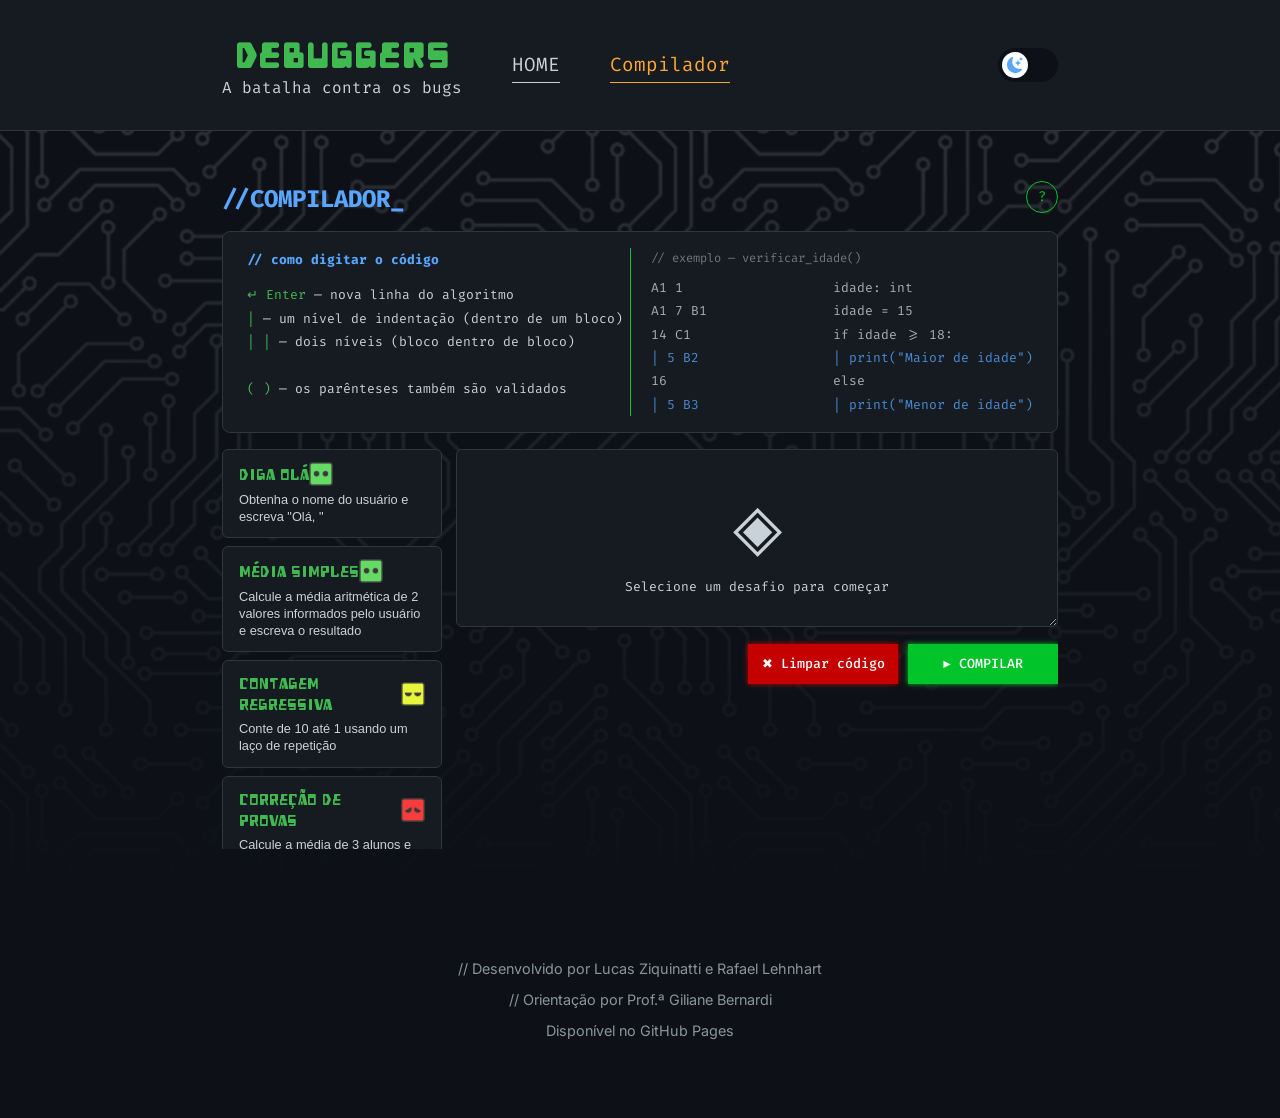
==== commit 563fdc5a: "Correção do Header no mobile e adição do link de download do jogo" ====
--- a/debuggers_compiler.html
+++ b/debuggers_compiler.html
@@ -34,6 +34,10 @@
                 </label>
             </div>
         </div>
+        <div class="mobile-links">
+            <a href="./index.html">HOME</a>
+            <a href="./debuggers_compiler.html" class="selected">Compilador</a>
+        </div>
     </header>
 
     <section class="container">
@@ -42,7 +46,7 @@
             <button class="btn-guide" onclick="toggleGuide()" title="Como digitar o código">?</button>
         </div>
 
-        <div id="guide-panel" style="display: none;">
+        <div id="guide-panel">
             <div class="panel">
                 <div class="rules">
                     <p style="color:var(--highlight); font-weight:bold; margin-bottom:0.75rem">// como digitar o código</p>
@@ -149,6 +153,7 @@
     <footer>
         <div class="container">
             <p>// Desenvolvido por Lucas Ziquinatti e Rafael Lehnhart</p>
+            <p>// Orientação por Prof.ª Giliane Bernardi</p>
             <p>Disponível no GitHub Pages</p>
         </div>
     </footer>
--- a/style.css
+++ b/style.css
@@ -93,6 +93,15 @@
         border-right: 0 !important;
         border-bottom: 1px solid var(--accent-neon);
     }
+
+    .container .links a {
+        display: none;
+    }
+
+    .mobile-links {
+        display: flex !important;
+        
+    }
 }
 
 /* Cores padrão (Dark Mode) */
@@ -196,7 +205,17 @@
     gap: 50px;
 }
 
-.container .links a {
+.mobile-links {
+    display: none;
+    align-items: center;
+    justify-content: center;
+    gap: 50px;
+    padding: 15px 0 20px 0;
+    border-top: 1px solid var(--border-color);
+}
+
+.container .links a,
+.mobile-links a {
     font-family: var(--code);
     font-size: 1.2rem;
     color: var(--text);
@@ -205,7 +224,8 @@
     padding: 5px 0;
 }
 
-.container .links a.selected {
+.container .links a.selected,
+.mobile-links a.selected {
     color: var(--highlight2);
     border-color: var(--highlight2);
 }
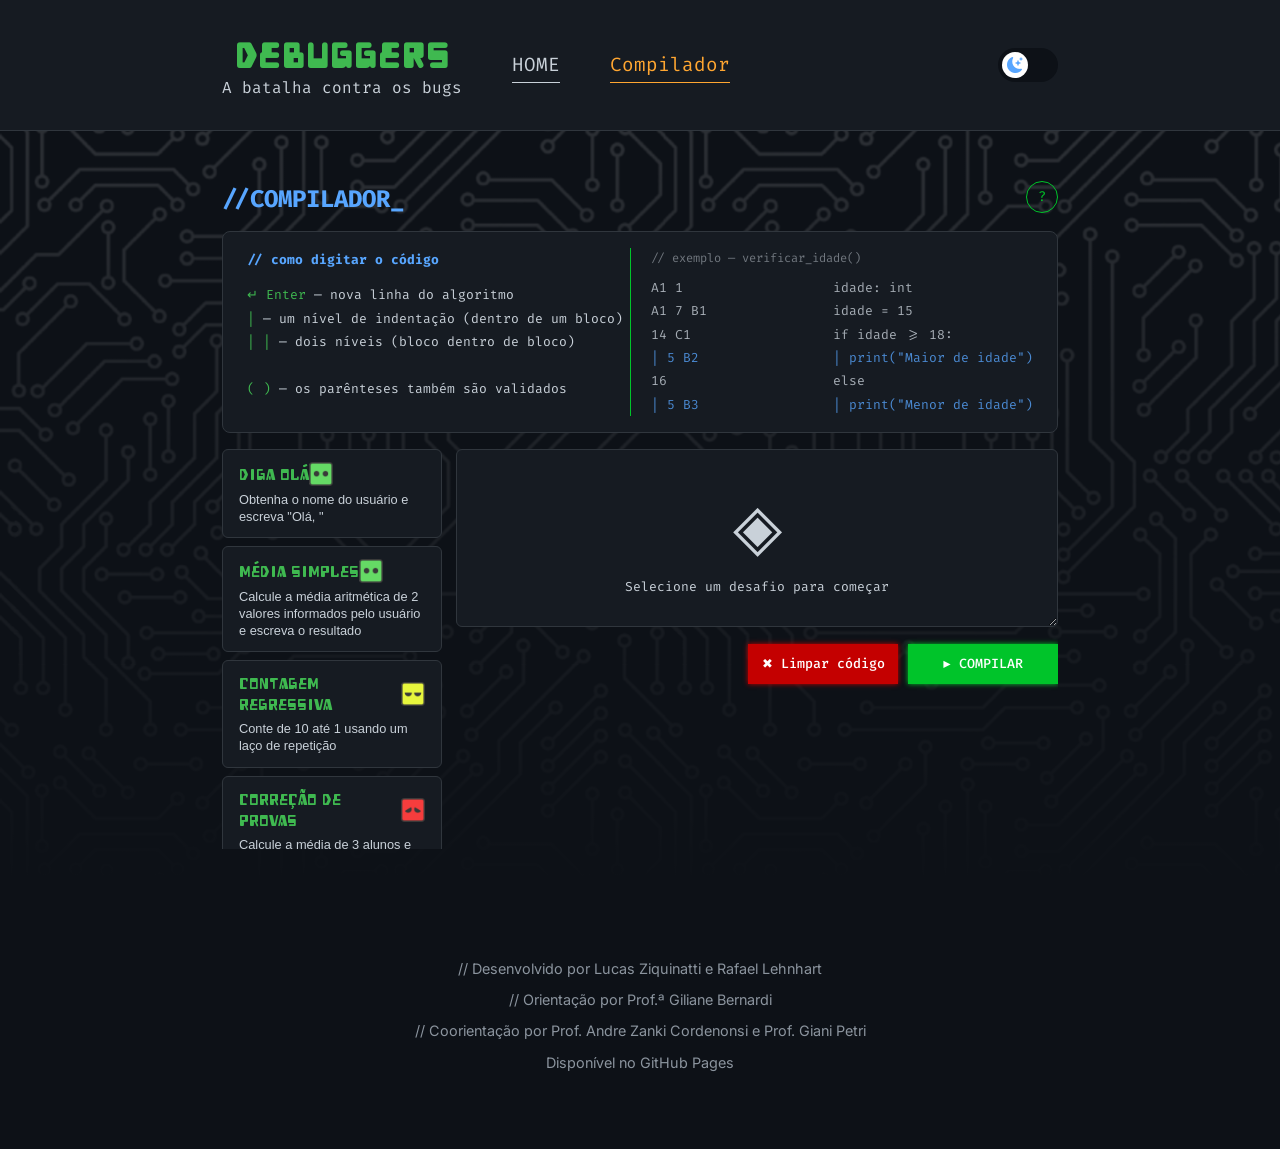
==== commit 3969391a: "Adição dos Coorientadores" ====
--- a/debuggers_compiler.html
+++ b/debuggers_compiler.html
@@ -154,6 +154,7 @@
         <div class="container">
             <p>// Desenvolvido por Lucas Ziquinatti e Rafael Lehnhart</p>
             <p>// Orientação por Prof.ª Giliane Bernardi</p>
+            <p>// Coorientação por Prof. Andre Zanki Cordenonsi e Prof. Giani Petri</p>
             <p>Disponível no GitHub Pages</p>
         </div>
     </footer>
